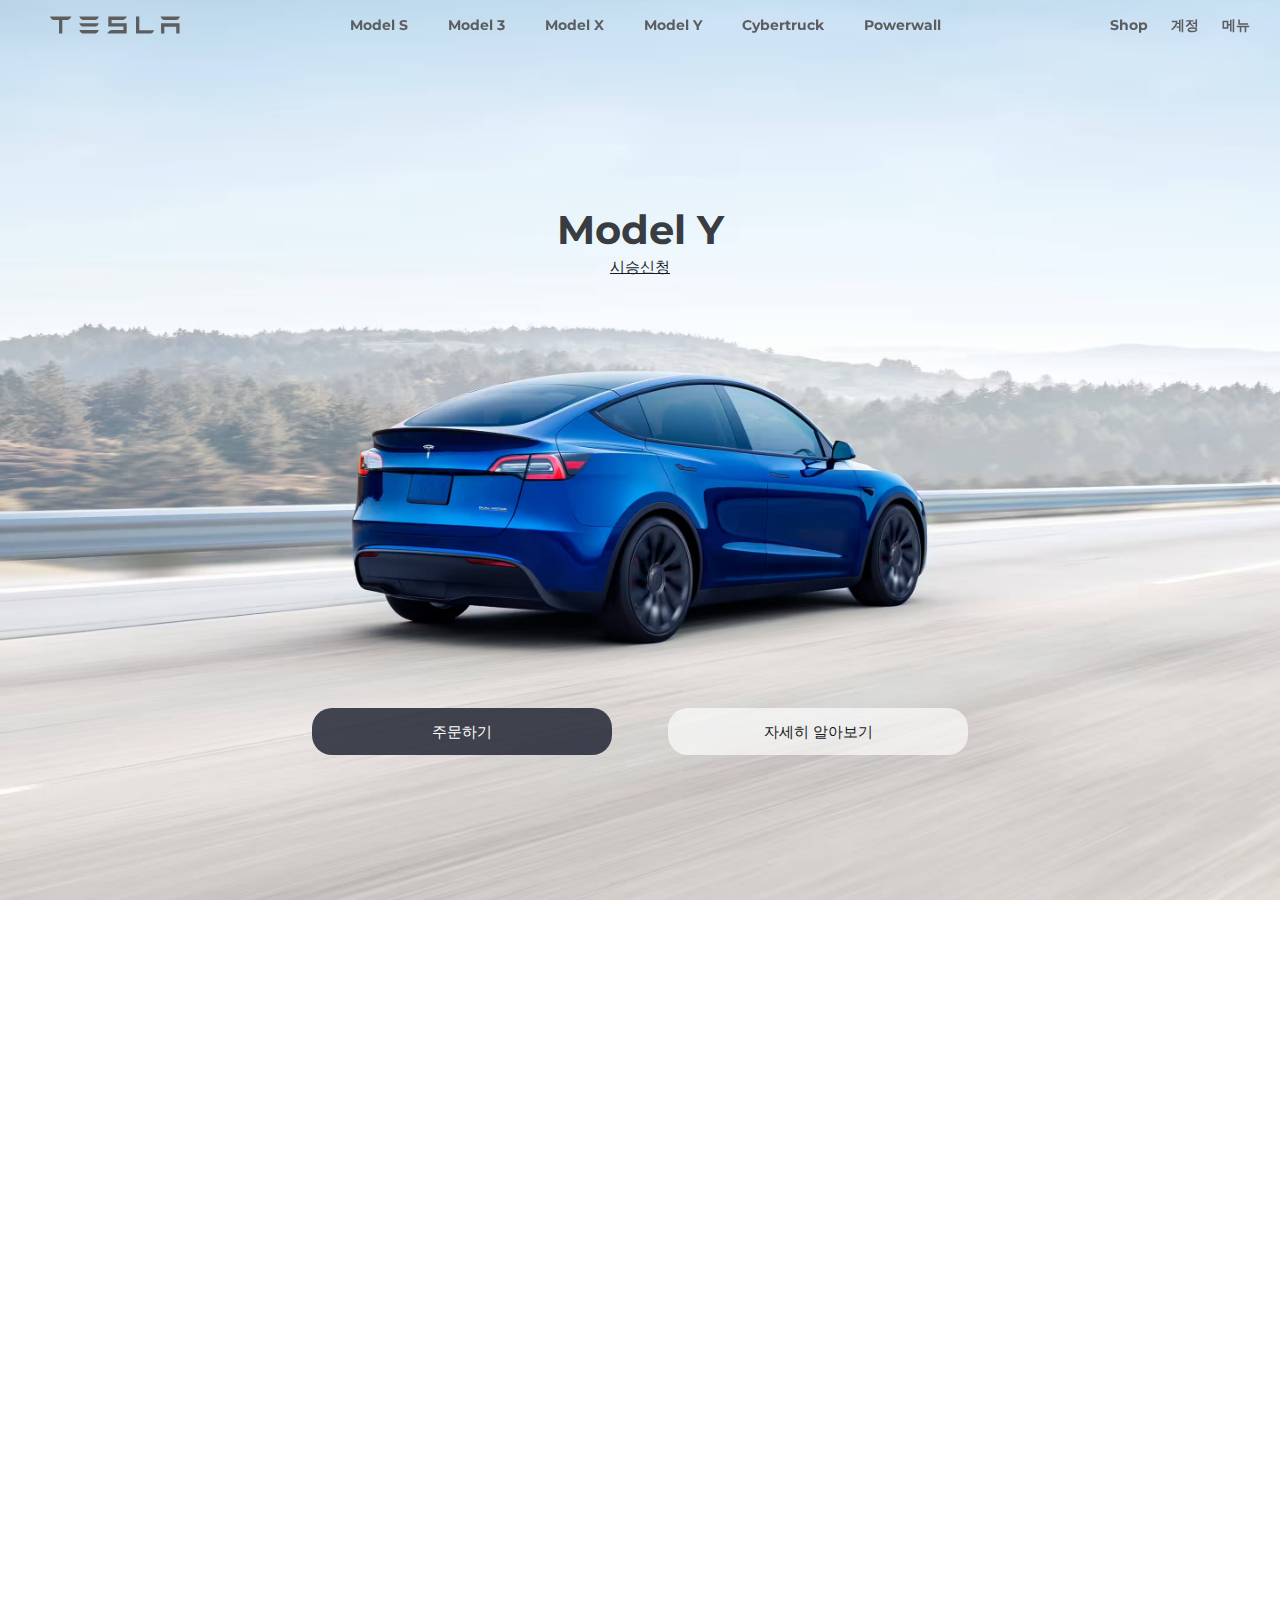
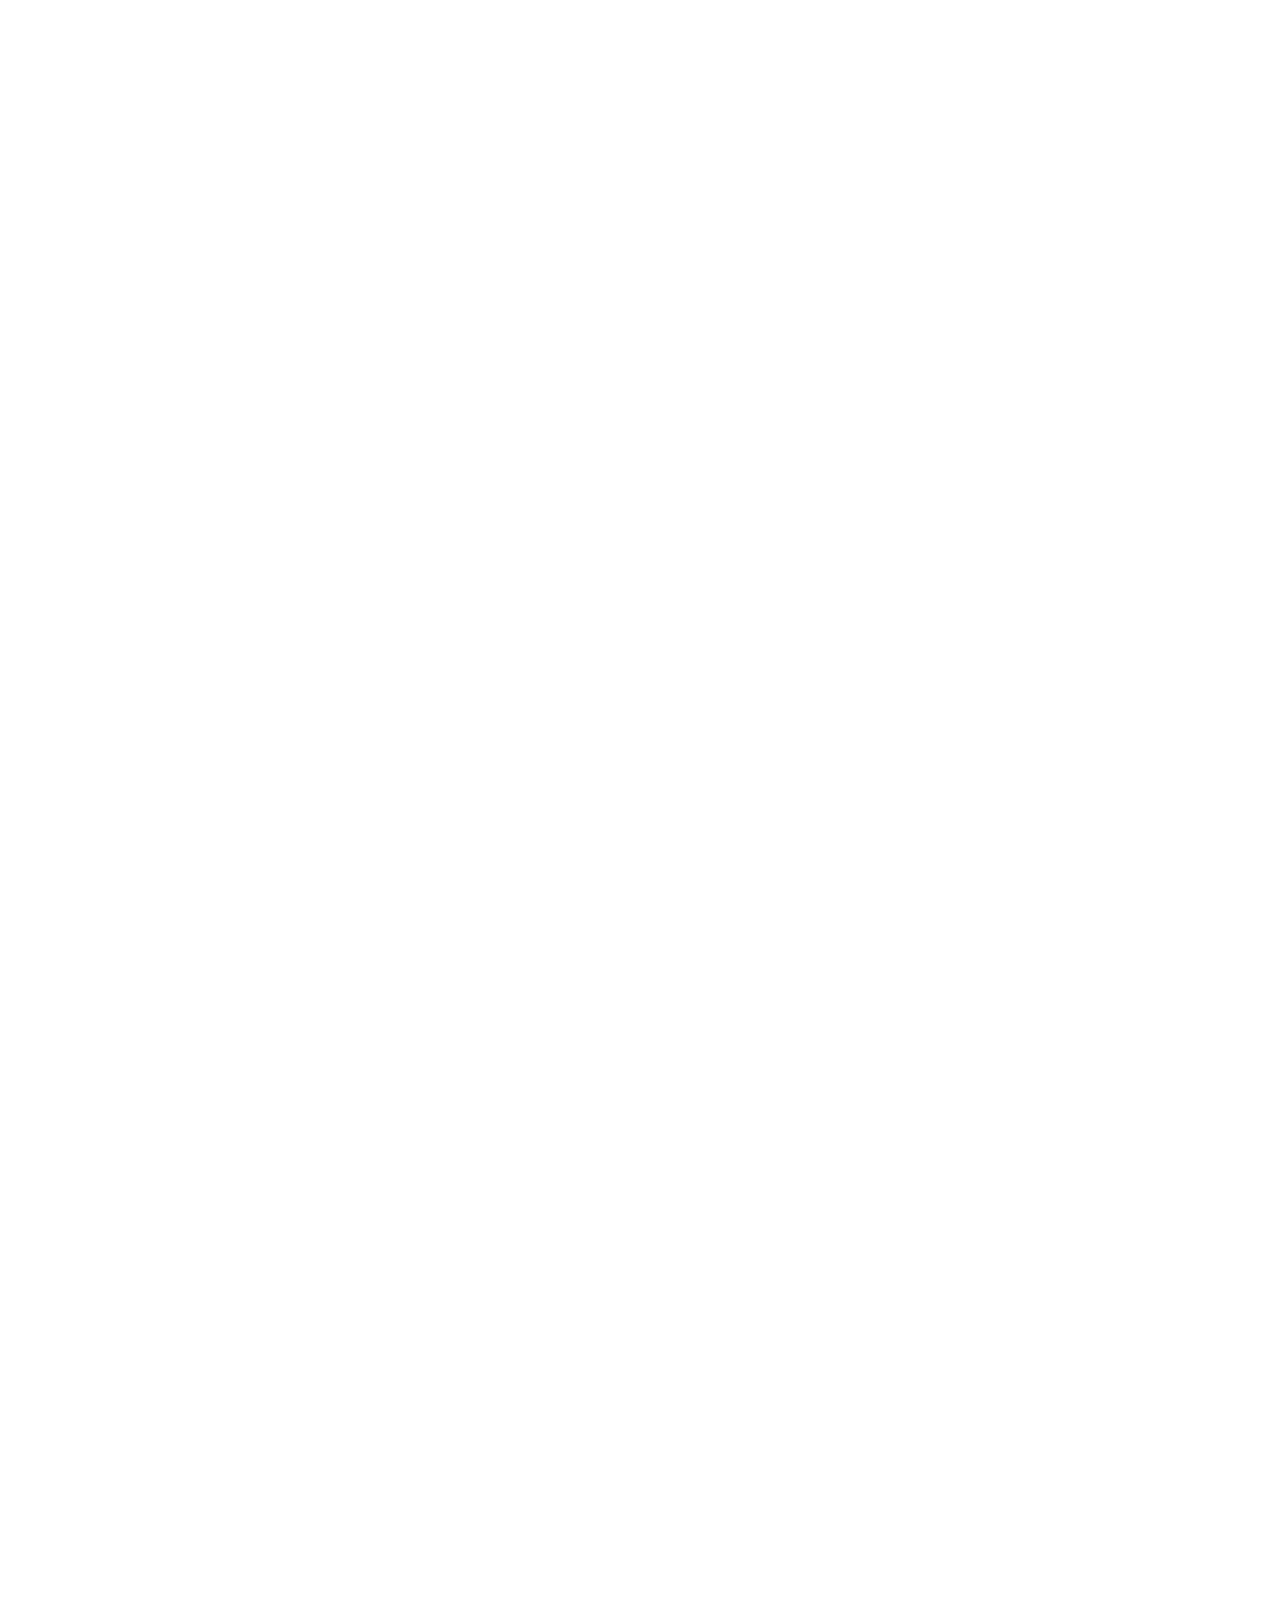
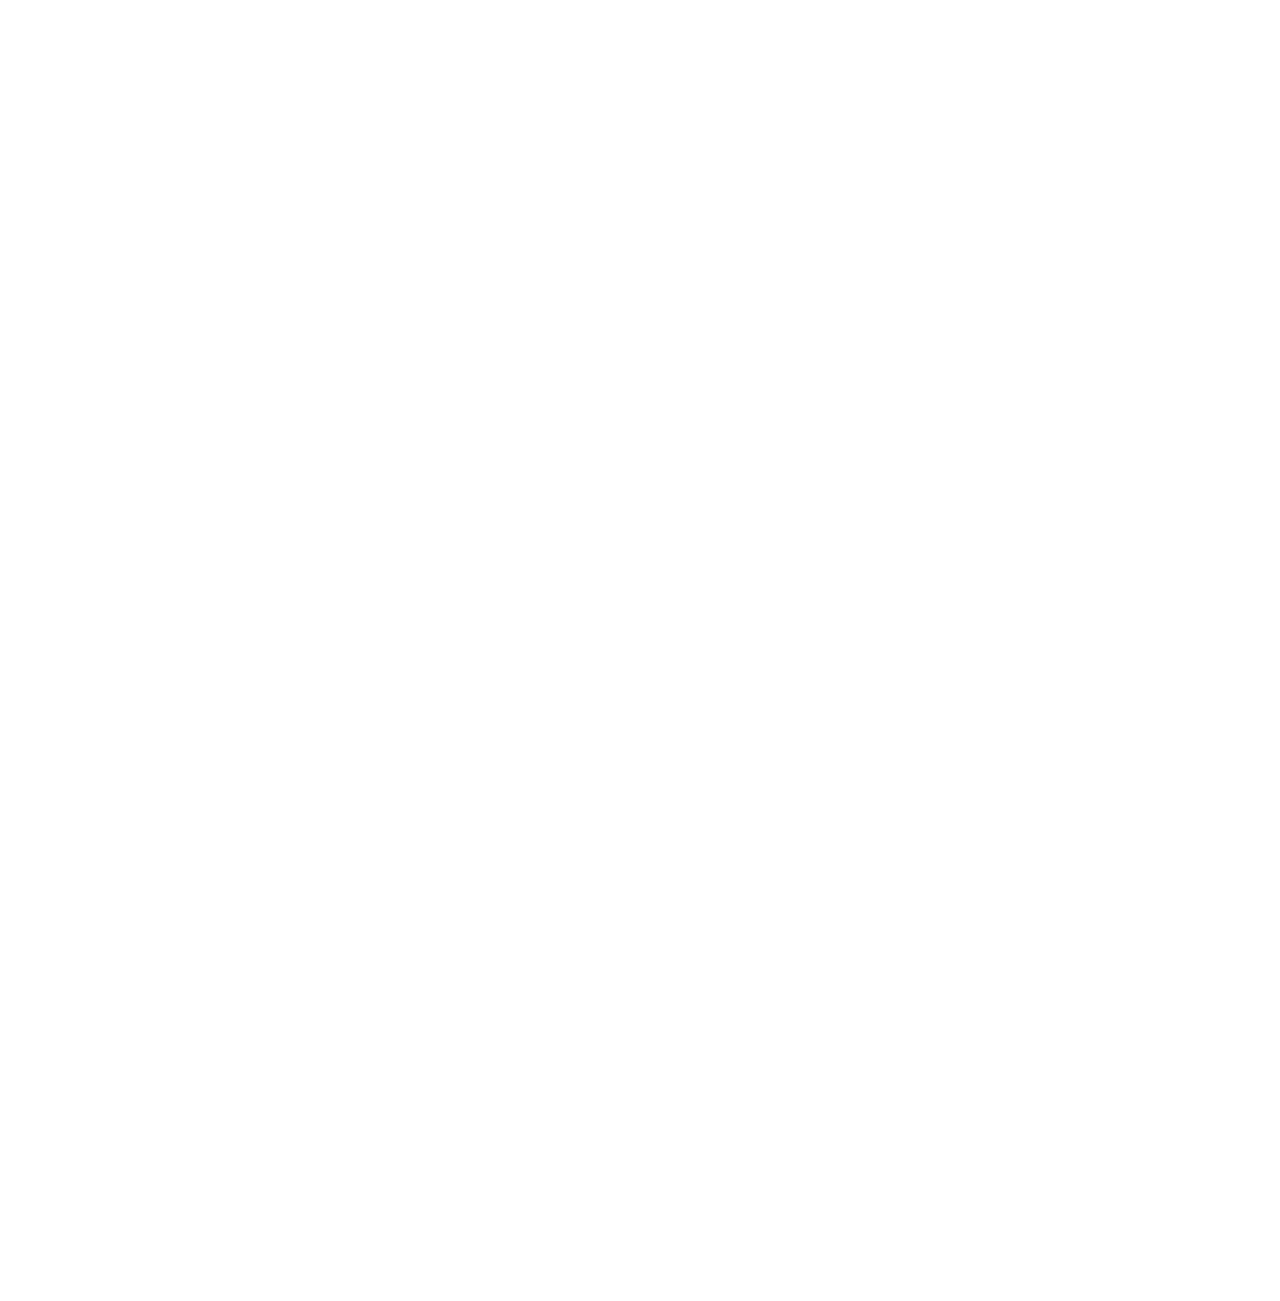
==== index.html @ c952b72b "Add files via upload" ====
<!DOCTYPE html>
<html>
	<head>
		<meta charset="utf-8" />
		<meta name="viewport" content="width=device-width" />
		<link rel="shortcut icon" href="media/favicon.ico" type="image/x-icon">
		<title>Tesla</title>

		<!-- fullPage CSS -->
		<link rel="stylesheet" href="css/fullpage.css">
		<!-- 초기화 CSS -->
		<link rel="stylesheet" href="css/reset.css" />
		<link rel="stylesheet" href="css/variable.css" />
		<!-- 하나의 섹션별로 CSS -->
		<link rel="stylesheet" href="css/header.css" />
		<link rel="stylesheet" href="css/navigation.css" />
		<link rel="stylesheet" href="css/section.css" />
		<link rel="stylesheet" href="css/footer.css" />
		<!-- 화면 사이즈에 따라서 미디어 쿼리 -->
		<link rel="stylesheet" href="css/responsive.css" />
		<!-- <link rel="shortcut icon" href="pic/global1-128x128.png" type="image/x-icon"> -->
		<link rel="stylesheet" href="https://use.fontawesome.com/releases/v5.15.1/css/all.css" integrity="sha384-vp86vTRFVJgpjF9jiIGPEEqYqlDwgyBgEF109VFjmqGmIY/Y4HV4d3Gp2irVfcrp" crossorigin="anonymous">
	</head>
	<body>
		<div class="blur_overlay"></div>

		<header class="header">
			<a class="header_left" href="#">
				<img class="header_logo" src="media/tesla_logo.svg"alt="" />
			</a>

			<ul class="header_middle">
				<li><a class="header_nav_btn" href="#">Model S</a></li>
				<li><a class="header_nav_btn" href="#">Model 3</a></li>
				<li><a class="header_nav_btn" href="#">Model X</a></li>
				<li><a class="header_nav_btn" href="#">Model Y</a></li>
				<li><a class="header_nav_btn" href="#">Cybertruck</a></li>
				<li><a class="header_nav_btn" href="#">Powerwall</a></li>			
			</ul>

			<div class="header_right">
				<a class="header_nav_btn" href="#">shop</a>
				<a class="header_nav_btn" href="#">계정</a>
				<a class="header_nav_btn menu_btn" href="#">메뉴</a>
			</div>
		</header>

		<nav class="navigation">
			<div class="close_btn_container">
				<img class="navigation_close_btn" src="media/close_icon.svg" alt="" />
			</div>

			<ul>
				<li class="link_in_middle"><a class="nav_link bold" href="#">Model S</a></li>
				<li class="link_in_middle"><a class="nav_link bold" href="#">Model 3</a></li>
				<li class="link_in_middle"><a class="nav_link bold" href="#">Model X</a></li>
				<li class="link_in_middle"><a class="nav_link bold" href="#">Model Y</a></li>
				<li><a class="nav_link" href="#">신규 인벤토리 </a></li>
				<li><a class="nav_link" href="#">인증중고 인벤토리 </a></li>
				<li><a class="nav_link" href="#">보상 판매 </a></li>
				<li><a class="nav_link" href="#">시승 신청 </a></li>
				<li><a class="nav_link" href="#">법인 판매</a></li>
				<li class="link_in_middle"><a class="nav_link bold" href="#">Powerwall</a></li>
				<li><a class="nav_link" href="#">에너지</a></li>
				<li><a class="nav_link" href="#">상업용 에너지</a></li>
				<li><a class="nav_link" href="#">공익사업</a></li>
				<li><a class="nav_link" href="#">충전</a></li>
				<li><a class="nav_link" href="#">Tesla 찾기</a></li>
				<li><a class="nav_link" href="#">지원</a></li>
				<li><a class="nav_link" href="#">투자자 정보</a></li>
				<li class="link_in_middle"><a class="nav_link bold" href="#">shop</a></li>
				<li><a class="nav_link" href="#">계정</a></li>
				<li><a class="nav_link" href="#">더 보기&nbsp;&nbsp;&nbsp;&nbsp;></a></li>
				<li><a class="nav_link lg" href="#"><i class="fas fa-globe"></i> 대한민국<br>&nbsp&nbsp&nbsp&nbsp&nbsp한국어</li>
			    	
			</ul>
		</nav>

		<section id="fullpage">
			<section class="section one">
				<div class="section_content">
					<h1 class="section_content_title">Model Y</h1>
					<h2 class="section_content_subtitle">
						 <a href="#">시승신청</a>
					</h2>
				</div>

				<div class="section_action_container">
					<a class="section_action_btn action_btn_primary" href="#"
						>주문하기</a
					>
					<a class="section_action_btn action_btn_secondary" href="#"
						>자세히 알아보기</a
					>
				</div>
			</section>

			<section class="section two">
				<div class="section_content">
					<h1 class="section_content_title">Model 3</h1>
					<h2 class="section_content_subtitle">
					<a href="#">시승신청</a>
					</h2>
				</div>

				<div class="section_action_container">
					<a class="section_action_btn action_btn_primary" href="#"
						>주문하기</a
					>
					<a class="section_action_btn action_btn_secondary" href="#"
						>자세히 알아보기</a
					>
				</div>
			</section>

			<section class="section three">
				<div class="section_content">
					<h1 class="section_content_title">Model X</h1>
					<h2 class="section_content_subtitle">
					<a href="#">시승신청</a>
					</h2>
				</div>

				<div class="section_action_container">
					<a class="section_action_btn action_btn_primary" href="#"
						>주문하기</a
					>
					<a class="section_action_btn action_btn_secondary" href="#"
						>자세히 알아보기</a
					>
				</div>
			</section>

			<section class="section four">
				<div class="section_content">
					<h1 class="section_content_title">Model S</h1>
					<h2 class="section_content_subtitle">
					<a href="#">시승신청</a>
					</h2>
				</div>

				<div class="section_action_container">
					<a class="section_action_btn action_btn_primary" href="#"
						>주문하기</a
					>
					<a class="section_action_btn action_btn_secondary" href="#"
						>자세히 알아보기</a
					>
				</div>
			</section>

			<section class="section five">
				<div class="section_content">
					<h1 class="section_content_title">태양광과 Powelwall</h1>
					<h2 class="section_content_subtitle">
						모든 전력을 공급
					</h2>
				</div>

				<div class="section_action_container">
					<!-- <a class="section_action_btn action_btn_primary" href="#">Order now</a> -->
					<a class="section_action_btn action_btn_secondary two" href="#"
						>자세히 알아보기</a
					>
				</div>
				<footer class="footer">
					<ul>
						<li><a href="#">개인정보 처리방침 및 법적고지</a></li>
						<li><a href="#"> 이용 약관 </a></li>
						<li><a href="#"> 문의하기 </a></li>
						<li><a href="#">채용정보</a></li>
						<li><a href="#">새 소식</a></li>
						<li><a href="#">위치</a></li>
						<!-- <li><a href="#">locations</a></li> -->
					</ul>
					<p>
					테슬라코리아 유한회사 | 사업자등록번호:524-88-00237 | 데이비드존파인스타인. 리리 | 통신판매업신고:제2016-서울강<br/>남-02964호 | 
					사업자정보확인 | 호스팅제공자: Tesla Inc. | 주소 : 서울 특별시 강남구 테헤란로 134, 14층 | 대표전화 : 080-<br/>617-1388 | 
					southkorea@tesla.com	
					</p>
				</footer>
			</section>

		
		<script src="js/fullpage.js"></script>
		<script src="js/index.js"></script>
	</body>
</html>
---- css/fullpage.css ----
/*!
 * fullPage 3.1.2
 * https://github.com/alvarotrigo/fullPage.js
 *
 * @license GPLv3 for open source use only
 * or Fullpage Commercial License for commercial use
 * http://alvarotrigo.com/fullPage/pricing/
 *
 * Copyright (C) 2018 http://alvarotrigo.com/fullPage - A project by Alvaro Trigo
 */
html.fp-enabled,
.fp-enabled body {
    margin: 0;
    padding: 0;
    overflow:hidden;

    /*Avoid flicker on slides transitions for mobile phones #336 */
    -webkit-tap-highlight-color: rgba(0,0,0,0);
}
.fp-section {
    position: relative;
    -webkit-box-sizing: border-box; /* Safari<=5 Android<=3 */
    -moz-box-sizing: border-box; /* <=28 */
    box-sizing: border-box;
}
.fp-slide {
    float: left;
}
.fp-slide, .fp-slidesContainer {
    height: 100%;
    display: block;
}
.fp-slides {
    z-index:1;
    height: 100%;
    overflow: hidden;
    position: relative;
    -webkit-transition: all 0.3s ease-out; /* Safari<=6 Android<=4.3 */
    transition: all 0.3s ease-out;
}
.fp-section.fp-table, .fp-slide.fp-table {
    display: table;
    table-layout:fixed;
    width: 100%;
}
.fp-tableCell {
    display: table-cell;
    vertical-align: middle;
    width: 100%;
    height: 100%;
}
.fp-slidesContainer {
    float: left;
    position: relative;
}
.fp-controlArrow {
    /*
    -webkit-user-select: none; 
    -moz-user-select: none; 
    -khtml-user-select: none;
    -ms-user-select: none;  
    */
    position: absolute;
    z-index: 4;
    top: 50%;
    cursor: pointer;
    width: 0;
    height: 0;
    border-style: solid;
    margin-top: -38px;
    -webkit-transform: translate3d(0,0,0);
    -ms-transform: translate3d(0,0,0);
    transform: translate3d(0,0,0);
}
.fp-controlArrow.fp-prev {
    left: 15px;
    width: 0;
    border-width: 38.5px 34px 38.5px 0;
    border-color: transparent #fff transparent transparent;
}
.fp-controlArrow.fp-next {
    right: 15px;
    border-width: 38.5px 0 38.5px 34px;
    border-color: transparent transparent transparent #fff;
}
.fp-scrollable {
    overflow: hidden;
    position: relative;
}
.fp-scroller{
    overflow: hidden;
}
.iScrollIndicator{
    border: 0 !important;
}
.fp-notransition {
    -webkit-transition: none !important;
    transition: none !important;
}
#fp-nav {
    position: fixed;
    z-index: 100;
    top: 50%;
    opacity: 1;
    transform: translateY(-50%);
    -ms-transform: translateY(-50%);
    -webkit-transform: translate3d(0,-50%,0);
}
#fp-nav.fp-right {
    right: 17px;
}
#fp-nav.fp-left {
    left: 17px;
}
.fp-slidesNav{
    position: absolute;
    z-index: 4;
    opacity: 1;
    -webkit-transform: translate3d(0,0,0);
    -ms-transform: translate3d(0,0,0);
    transform: translate3d(0,0,0);
    left: 0 !important;
    right: 0;
    margin: 0 auto !important;
}
.fp-slidesNav.fp-bottom {
    bottom: 17px;
}
.fp-slidesNav.fp-top {
    top: 17px;
}
#fp-nav ul,
.fp-slidesNav ul {
  margin: 0;
  padding: 0;
}
#fp-nav ul li,
.fp-slidesNav ul li {
    display: block;
    width: 14px;
    height: 13px;
    margin: 7px;
    position:relative;
}
.fp-slidesNav ul li {
    display: inline-block;
}
#fp-nav ul li a,
.fp-slidesNav ul li a {
    display: block;
    position: relative;
    z-index: 1;
    width: 100%;
    height: 100%;
    cursor: pointer;
    text-decoration: none;
}
#fp-nav ul li a.active span,
.fp-slidesNav ul li a.active span,
#fp-nav ul li:hover a.active span,
.fp-slidesNav ul li:hover a.active span{
    height: 12px;
    width: 12px;
    margin: -6px 0 0 -6px;
    border-radius: 100%;
 }
#fp-nav ul li a span,
.fp-slidesNav ul li a span {
    border-radius: 50%;
    position: absolute;
    z-index: 1;
    height: 4px;
    width: 4px;
    border: 0;
    background: #333;
    left: 50%;
    top: 50%;
    margin: -2px 0 0 -2px;
    -webkit-transition: all 0.1s ease-in-out;
    -moz-transition: all 0.1s ease-in-out;
    -o-transition: all 0.1s ease-in-out;
    transition: all 0.1s ease-in-out;
}
#fp-nav ul li:hover a span,
.fp-slidesNav ul li:hover a span{
    width: 10px;
    height: 10px;
    margin: -5px 0px 0px -5px;
}
#fp-nav ul li .fp-tooltip {
    position: absolute;
    top: -2px;
    color: #fff;
    font-size: 14px;
    font-family: arial, helvetica, sans-serif;
    white-space: nowrap;
    max-width: 220px;
    overflow: hidden;
    display: block;
    opacity: 0;
    width: 0;
    cursor: pointer;
}
#fp-nav ul li:hover .fp-tooltip,
#fp-nav.fp-show-active a.active + .fp-tooltip {
    -webkit-transition: opacity 0.2s ease-in;
    transition: opacity 0.2s ease-in;
    width: auto;
    opacity: 1;
}
#fp-nav ul li .fp-tooltip.fp-right {
    right: 20px;
}
#fp-nav ul li .fp-tooltip.fp-left {
    left: 20px;
}
.fp-auto-height.fp-section,
.fp-auto-height .fp-slide,
.fp-auto-height .fp-tableCell{
    height: auto !important;
}

.fp-responsive .fp-auto-height-responsive.fp-section,
.fp-responsive .fp-auto-height-responsive .fp-slide,
.fp-responsive .fp-auto-height-responsive .fp-tableCell {
    height: auto !important;
}

/*Only display content to screen readers*/
.fp-sr-only{
    position: absolute;
    width: 1px;
    height: 1px;
    padding: 0;
    overflow: hidden;
    clip: rect(0, 0, 0, 0);
    white-space: nowrap;
    border: 0;
}
---- css/variable.css ----
:root {
	--primary-color: #181b21;
	--secondary-color: #5c5d61;
}
---- css/header.css ----
.header {
  height: 5rem;
  position: fixed;
  top: 0;
  left: 0;
  width: 100%;
  z-index: 5;
  display: flex;
  justify-content: space-between;
}

.header_middle {
  display: flex;
  align-items: center;
}

.header_left {
  display: block;
  overflow: hidden;
  padding: 0 2rem;
}

.header_logo {
  height: 100%;
  width: 13rem;
}

.header_right {
  margin: auto 0;
  margin-right: 1rem;
}

.header_nav_btn {
  display: none;
  font-size: 1.4rem;
  font-weight: bold;
  padding: 1rem;
  color: var(--secondary-color);
  border-radius: 1.5rem;
  text-transform: capitalize;
  transition: background 0.3s linear;
}

.header_nav_btn:hover {
  background: rgba(0, 0, 0, 0.08);
}

.header_nav_btn.menu_btn {
  display: inline-block;
}

.header_middle .header_nav_btn {
  margin-right: 2rem;
}
---- css/navigation.css ----
.navigation {
  position: fixed;
  top: 0;
  right: 0;
  width: 80%;
  max-width: 35rem;
  height: 100%;
  z-index: 10;
  background: #fff;
  transform: translateX(100%);
  transition: transform 0.5s cubic-bezier(0.5, 0, 0, 0.75);
}

.navigation.is--active {
  transform: translateX(0);
}

.navigation ul {
  width: 80%;
  margin: 0 auto;
}

.navigation ul li {
  width: 100%;
  padding: 1.1rem 0;
  padding-left: 2rem;
  margin-bottom: 0.3rem;
  cursor: pointer;
  border-radius: 1.2rem;
  transition: background-color 0.33s ease;
}

.nav_link.bold{
  color: #393c41;
  font-weight: 600;
  font-size: 1.5rem;
  /* text-transform: capitalize; */
}
.nav_link.lg {
  color: #393c41;
  font-weight: 100;
  font-size: 1.2rem;
  text-transform: capitalize;
  position: relative;
}

.nav_link {
  color: #393c41;
  font-weight: 600;
  font-size: 1.3rem;
  text-transform: capitalize;
}
.navigation ul li:hover {
  background: #0000000d;
}

.close_btn_container {
  text-align: right;
  margin: 2rem 3rem;
}

.navigation_close_btn {
  width: 3rem;
  cursor: pointer;
}

.blur_overlay {
  display: none;
  position: fixed;
  top: 0;
  left: 0;
  width: 100%;
  height: 100%;
  z-index: 9;
  background: rgba(0, 0, 0, 0.2);
  backdrop-filter: blur(1rem);
  transition: display 0.4s ease;
}

.blur_overlay.is--active {
  display: block;
}
---- css/section.css ----
#fullpage.no-scroll {
  overflow-y: hidden;
  max-height: 100vh;
}

.section {
  background-repeat: no-repeat;
  background-size: cover;
  background-position: center;
}

.section.one {
  background-image: url(../media/1.avif);
}

.section.two {
  background-image: url(../media/2.avif);
}

.section.three {
  background-image: url(../media/3.avif);
}

.section.four {
  background-image: url(../media/4.avif);
}

.section.five {
  background-image: url(../media/5.avif);
}

.section_content {
  position: absolute;
  top: 20%;
  /* left: 50%;
  transform: translateX(-50%); */
  width: 100%;
  text-align: center;
  text-transform: capitalize;
  color: var(--primary-color);
  animation: slideInFromTop 1.5s ease-out;
 
}

.section_content_title {
  font-size: 4rem;
  font-weight: bold;
  margin-bottom: 0.5rem;
}

.section_content_subtitle {
  font-size: 1.5rem;
  font-weight: 500;
  animation: slideInFromTop 2.5s ease-out;
}

.section_content_subtitle a {
  color: inherit;
  animation: slideInFromBottom 2.5s ease-out;
  text-decoration: underline;
}

.section_content_subtitle a:hover {
  text-decoration: underline;
}

.section_action_container {
  position: absolute;
  bottom: 15%;
  left: 50%;
  transform: translateX(-50%);
  width: 100%;
  text-align: center;
  display: flex;
  flex-wrap: wrap;
  justify-content: center;
}

.section_action_btn {
  font-size: 1.5rem;
  font-weight: 500;
  padding: 1rem;
  border-radius: 2rem;
  flex-basis: 80%;
  margin-bottom: 1rem;
  text-transform: capitalize;
}

.action_btn_primary {
  background: rgba(23, 26, 42, 0.8);
  color: white;
  animation: slideInFromLeft 2.5s ease-out;
 
}

.action_btn_secondary {
  background: rgba(255, 255, 255, 0.65);
  color: var(--primary-color);
  animation: slideInFromRight 2.5s ease-out;
}

 .action_btn_secondary.section.two {
  background: rgba(23, 26, 42, 0.8);
  color: var(--primary-color);
}

/* 왼쪽에서 오른쪽으로 */
@keyframes slideInFromLeft {
  0% {
    opacity: 0;
    transform: translateX(-50%);
  }

  100% {
    transform: translateX(0);
  }
}
/* 오른쪽에서 왼쪽으로 */
@keyframes slideInFromRight {
  
  0% {
    opacity: 0;
    transform: translateX(50%);
  }

  100% {
    transform: translateX(0);
  }
}
/* 위에서 아래로 */
@keyframes slideInFromTop {
  0% {
    opacity: 0;
    transform: translateY(-50%);
  }

  100% {
    transform: translateX(0);
  }
}
/* 아래에서 위로 */
@keyframes slideInFromBottom {
  0% {
    opacity: 0;
    transform: translateY(100%);
  }

  100% {
    transform: translateX(0);
  }
}
---- css/footer.css ----
.footer {
  position: absolute;
  z-index: 100;
  bottom: 0;
  width: 100%;
}

.footer ul {
  width: 40%;
  margin: 4rem auto;
  display: flex;
  justify-content: center;
  flex-wrap: wrap;
 
}

.footer ul li {
  margin: 0 1rem;
  margin-top: 1rem;
  text-transform: capitalize;
  font-weight: 600;
}

.footer ul li a {
  color: white;
  font-size: 1rem;
  width: 10%;
}

.footer p{
  text-align: center;
  color: white;
  width: 10;
}
---- css/responsive.css ----
/* sm=600 */
/* md=900 */
/* lg=1200 */
/* xl=1600 */

@media screen and (min-width: 600px) {
	.section_action_btn {
		max-width: 30rem;
		padding: 1.5rem;
		flex-basis: 40%;
	}

	.section_action_container {
		justify-content: space-evenly;
	}
}

@media screen and (min-width: 900px) {
	.section_action_container {
		width: 70%;
	}

	.footer ul {
		width: 70%;
	}
}

@media screen and (min-width: 1200px) {
	.header_nav_btn {
		display: inline-block;
	}

	.header_left {
		padding: 0 2rem;
		margin: 0 3rem;
	}

	.header_right {
		margin: auto 2rem;
	}

	.link_in_middle {
		display: none;
	}

	.section_action_container {
		width: 60%;
	}

	.footer ul {
		width: 50%;
	}
}

@media screen and (min-width: 1600px) {
	.footer ul {
		width: 40%;
	}

	.section_action_container {
		width: 50%;
	}
}
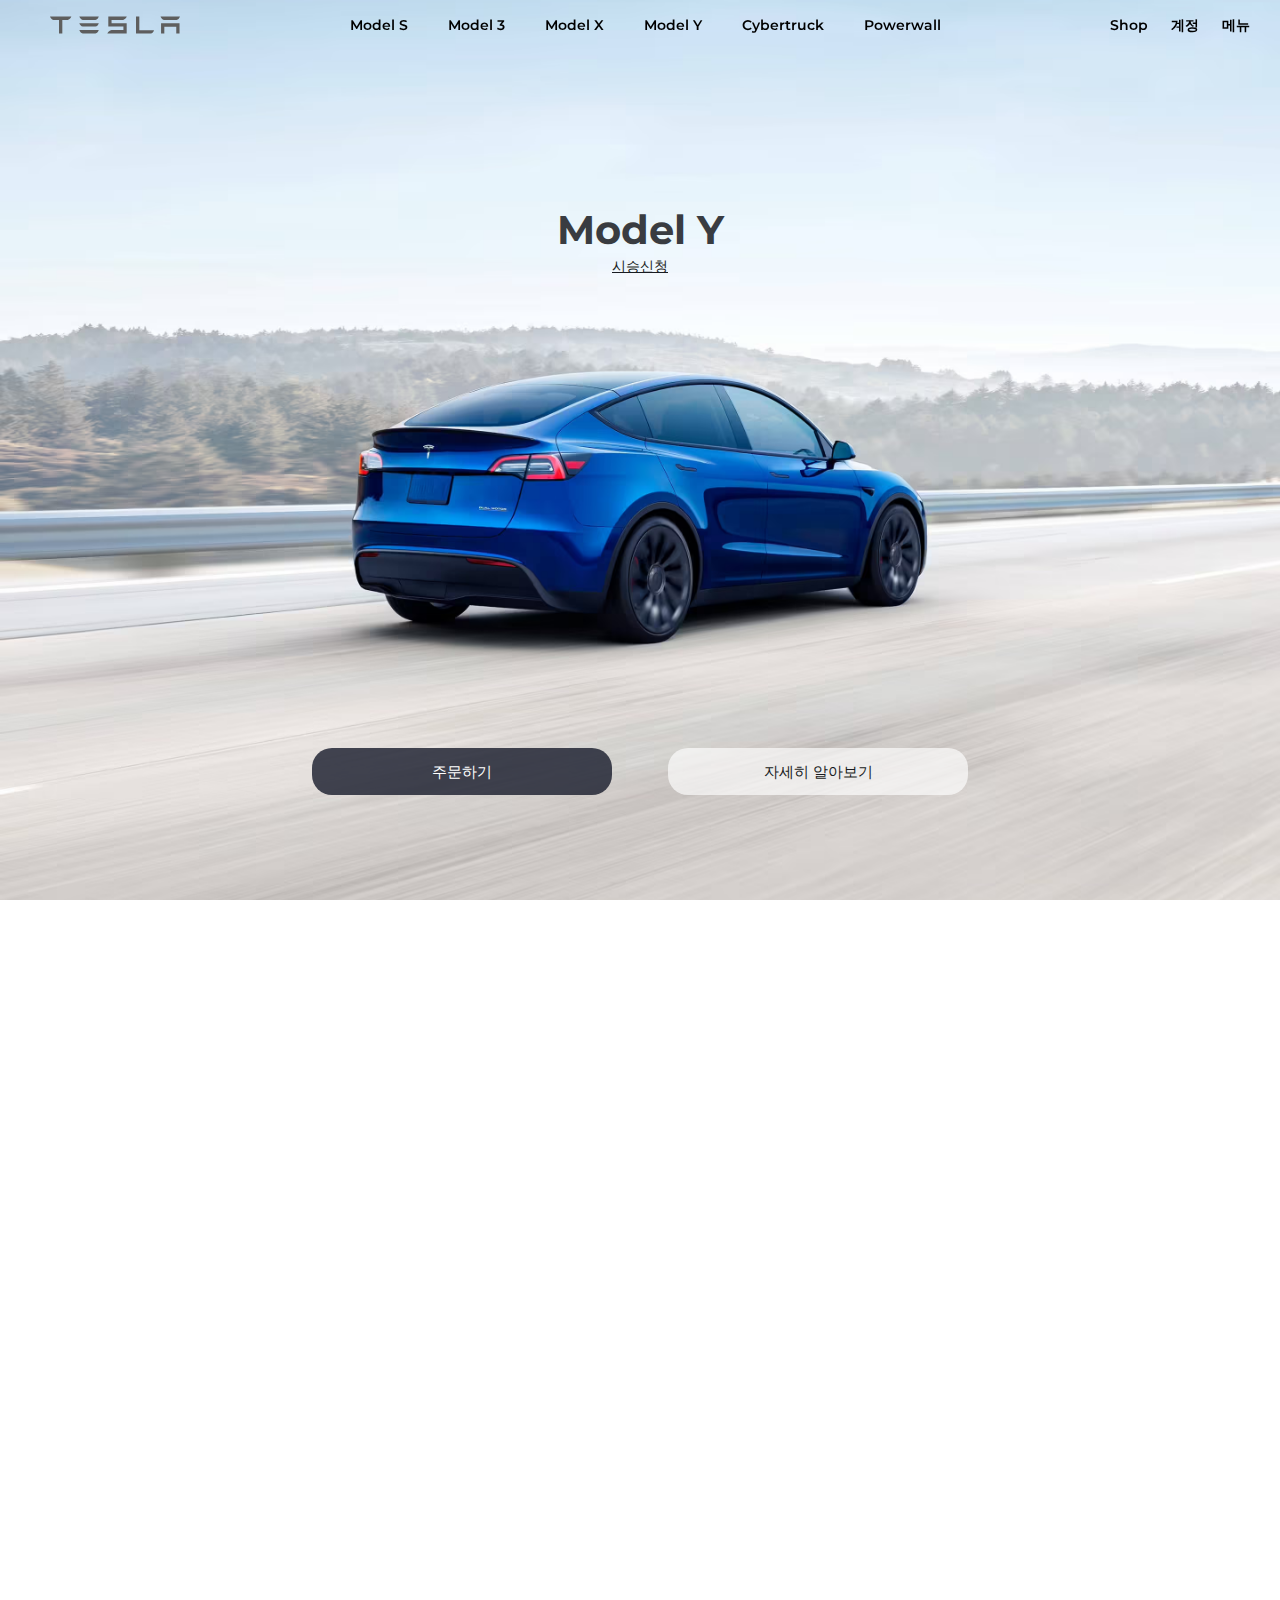
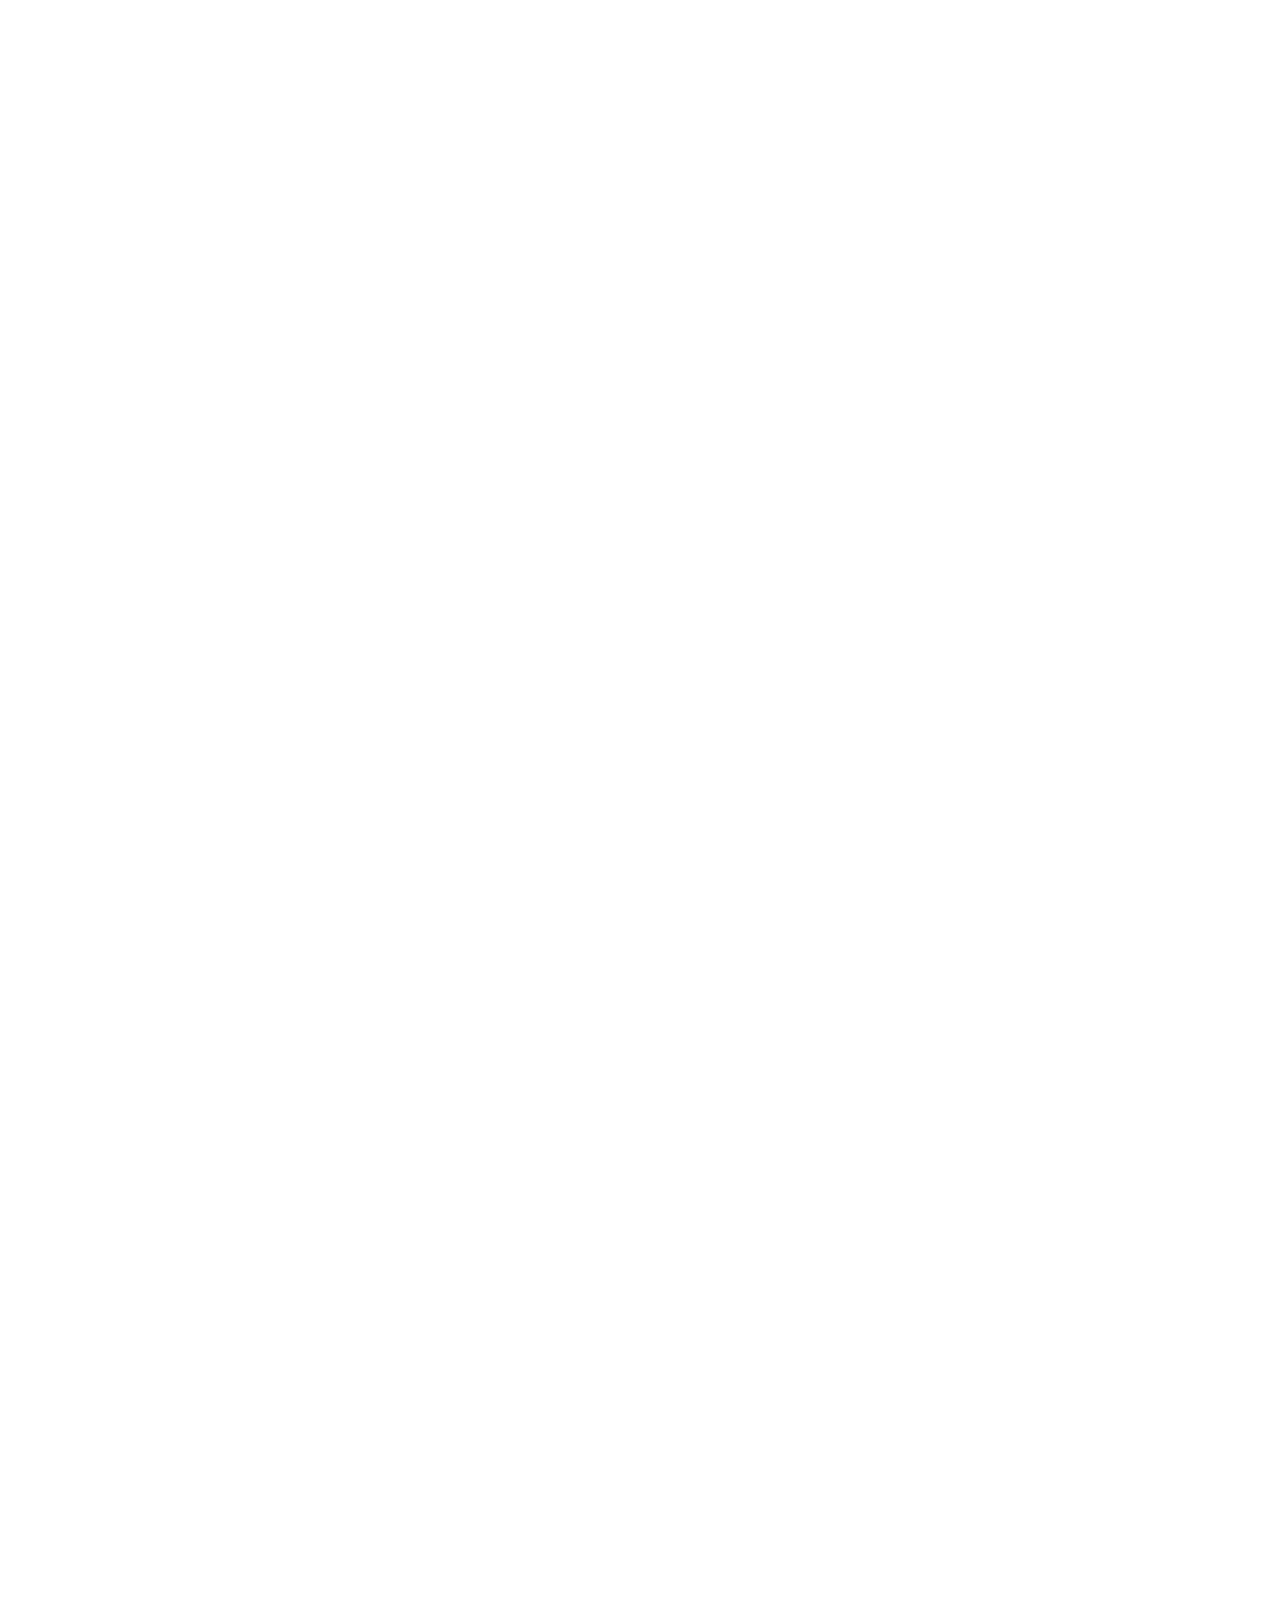
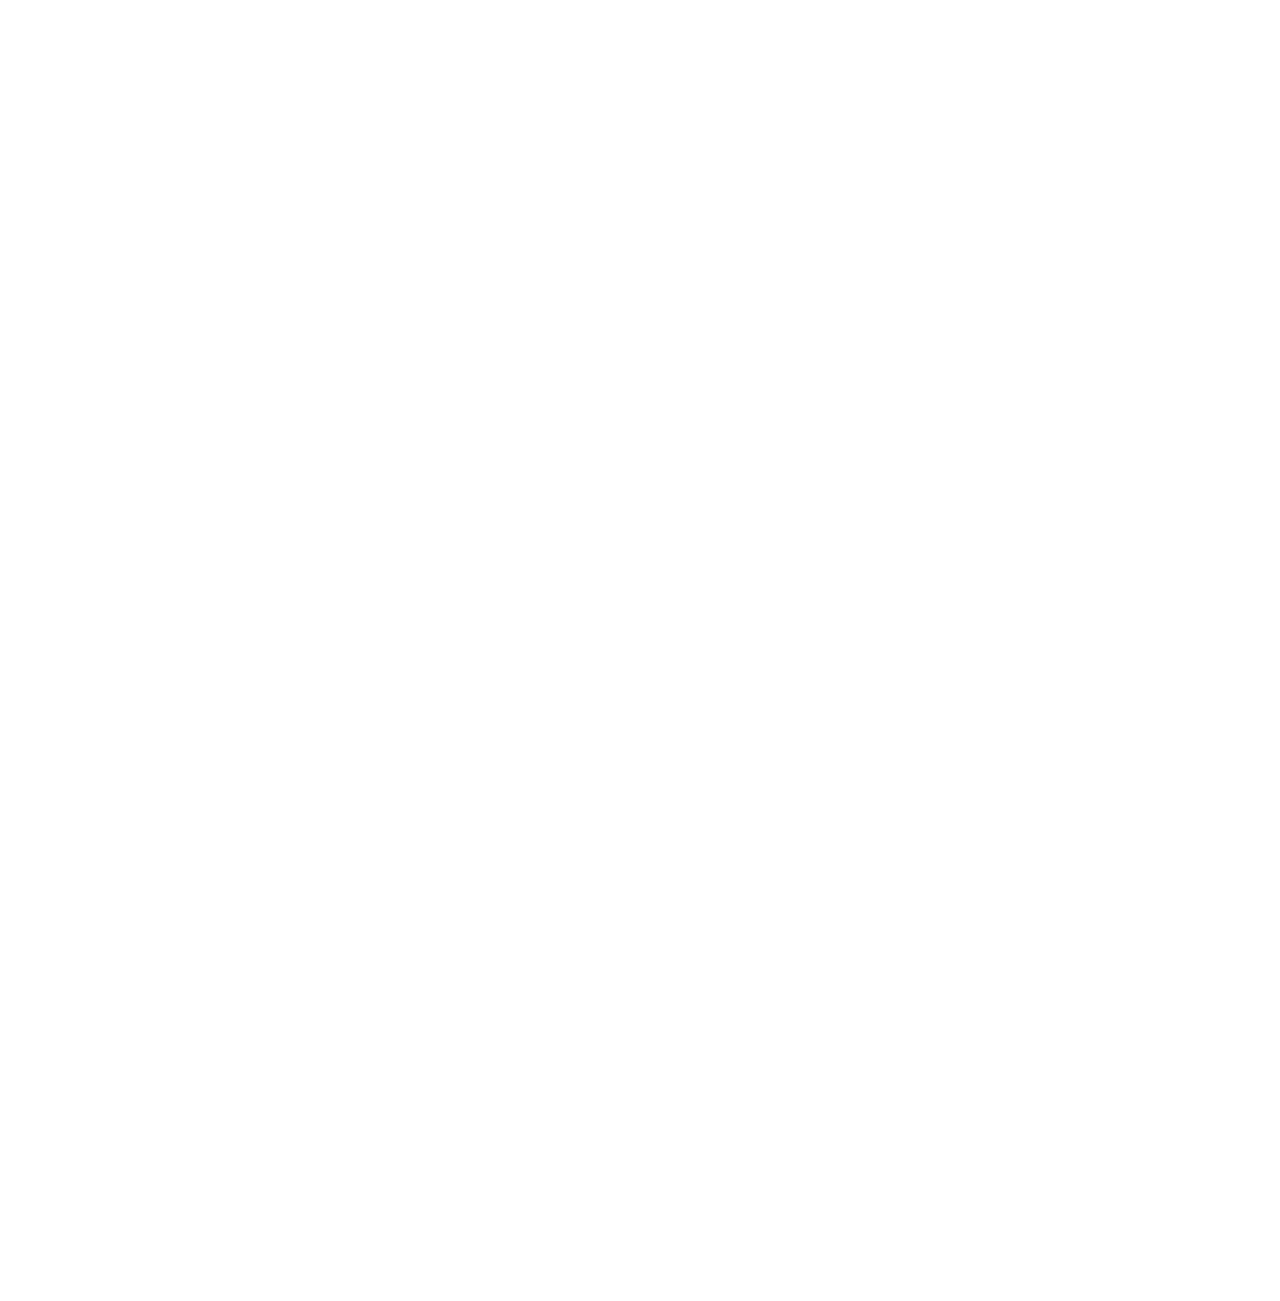
==== commit 342370c0: "Add files via upload" ====
--- a/index.html
+++ b/index.html
@@ -4,8 +4,10 @@
 		<meta charset="utf-8" />
 		<meta name="viewport" content="width=device-width" />
 		<link rel="shortcut icon" href="media/favicon.ico" type="image/x-icon">
-		<title>Tesla</title>
-
+		<title>전기차, 태양광 및 청정 에너지 | Tesla 대한민국</title>
+		<style>
+		
+		</style>
 		<!-- fullPage CSS -->
 		<link rel="stylesheet" href="css/fullpage.css">
 		<!-- 초기화 CSS -->
@@ -70,8 +72,8 @@
 				<li><a class="nav_link" href="#">투자자 정보</a></li>
 				<li class="link_in_middle"><a class="nav_link bold" href="#">shop</a></li>
 				<li><a class="nav_link" href="#">계정</a></li>
-				<li><a class="nav_link" href="#">더 보기&nbsp;&nbsp;&nbsp;&nbsp;></a></li>
-				<li><a class="nav_link lg" href="#"><i class="fas fa-globe"></i> 대한민국<br>&nbsp&nbsp&nbsp&nbsp&nbsp한국어</li>
+				<li><a class="nav_link" href="#">더 보기&nbsp;&nbsp;&nbsp;&nbsp;<i class="fas fa-angle-right fa-x3" ></i></a></li>
+				<li><a class="nav_link" href="#"><i class="fas fa-globe"></i> <strong>대한민국</strong> &nbsp;<p>&nbsp;한국어</p></li>
 			    	
 			</ul>
 		</nav>
@@ -159,7 +161,7 @@
 
 				<div class="section_action_container">
 					<!-- <a class="section_action_btn action_btn_primary" href="#">Order now</a> -->
-					<a class="section_action_btn action_btn_secondary two" href="#"
+					<a class="section_action_btn action_btn_primary" href="#"
 						>자세히 알아보기</a
 					>
 				</div>
--- a/css/fullpage.css
+++ b/css/fullpage.css
@@ -54,12 +54,12 @@
     position: relative;
 }
 .fp-controlArrow {
-    /*
-    -webkit-user-select: none; 
+    
+    /* -webkit-user-select: none; 
     -moz-user-select: none; 
     -khtml-user-select: none;
-    -ms-user-select: none;  
-    */
+    -ms-user-select: none;   */
+   
     position: absolute;
     z-index: 4;
     top: 50%;
--- a/css/header.css
+++ b/css/header.css
@@ -33,9 +33,9 @@
 .header_nav_btn {
   display: none;
   font-size: 1.4rem;
-  font-weight: bold;
+  font-weight: 600;
   padding: 1rem;
-  color: var(--secondary-color);
+  color: black;
   border-radius: 1.5rem;
   text-transform: capitalize;
   transition: background 0.3s linear;
--- a/css/navigation.css
+++ b/css/navigation.css
@@ -38,16 +38,24 @@
 }
 .nav_link.lg {
   color: #393c41;
-  font-weight: 100;
+  font-weight: 120;
   font-size: 1.2rem;
   text-transform: capitalize;
   position: relative;
 }
 
+.nav_link p{
+ font-size: 12px;
+ margin-left: 15px;
+ margin-top: 5px;
+}
+.nav_link p:hover{
+  text-decoration-line: underline;
+}
 .nav_link {
   color: #393c41;
   font-weight: 600;
-  font-size: 1.3rem;
+  font-size: 1.4rem;
   text-transform: capitalize;
 }
 .navigation ul li:hover {
@@ -80,3 +88,4 @@
 .blur_overlay.is--active {
   display: block;
 }
+
--- a/css/section.css
+++ b/css/section.css
@@ -49,7 +49,7 @@
 }
 
 .section_content_subtitle {
-  font-size: 1.5rem;
+  font-size: 1.4rem;
   font-weight: 500;
   animation: slideInFromTop 2.5s ease-out;
 }
@@ -79,10 +79,10 @@
 .section_action_btn {
   font-size: 1.5rem;
   font-weight: 500;
-  padding: 1rem;
+  padding: 0.5rem;
   border-radius: 2rem;
   flex-basis: 80%;
-  margin-bottom: 1rem;
+  margin-bottom: -3rem;
   text-transform: capitalize;
 }
 
@@ -99,7 +99,7 @@
   animation: slideInFromRight 2.5s ease-out;
 }
 
- .action_btn_secondary.section.two {
+ .action_btn_secondary .two {
   background: rgba(23, 26, 42, 0.8);
   color: var(--primary-color);
 }
@@ -131,7 +131,7 @@
 @keyframes slideInFromTop {
   0% {
     opacity: 0;
-    transform: translateY(-50%);
+    transform: translateY(-100%);
   }
 
   100% {
@@ -142,7 +142,7 @@
 @keyframes slideInFromBottom {
   0% {
     opacity: 0;
-    transform: translateY(100%);
+    transform: translateY(-100%);
   }
 
   100% {
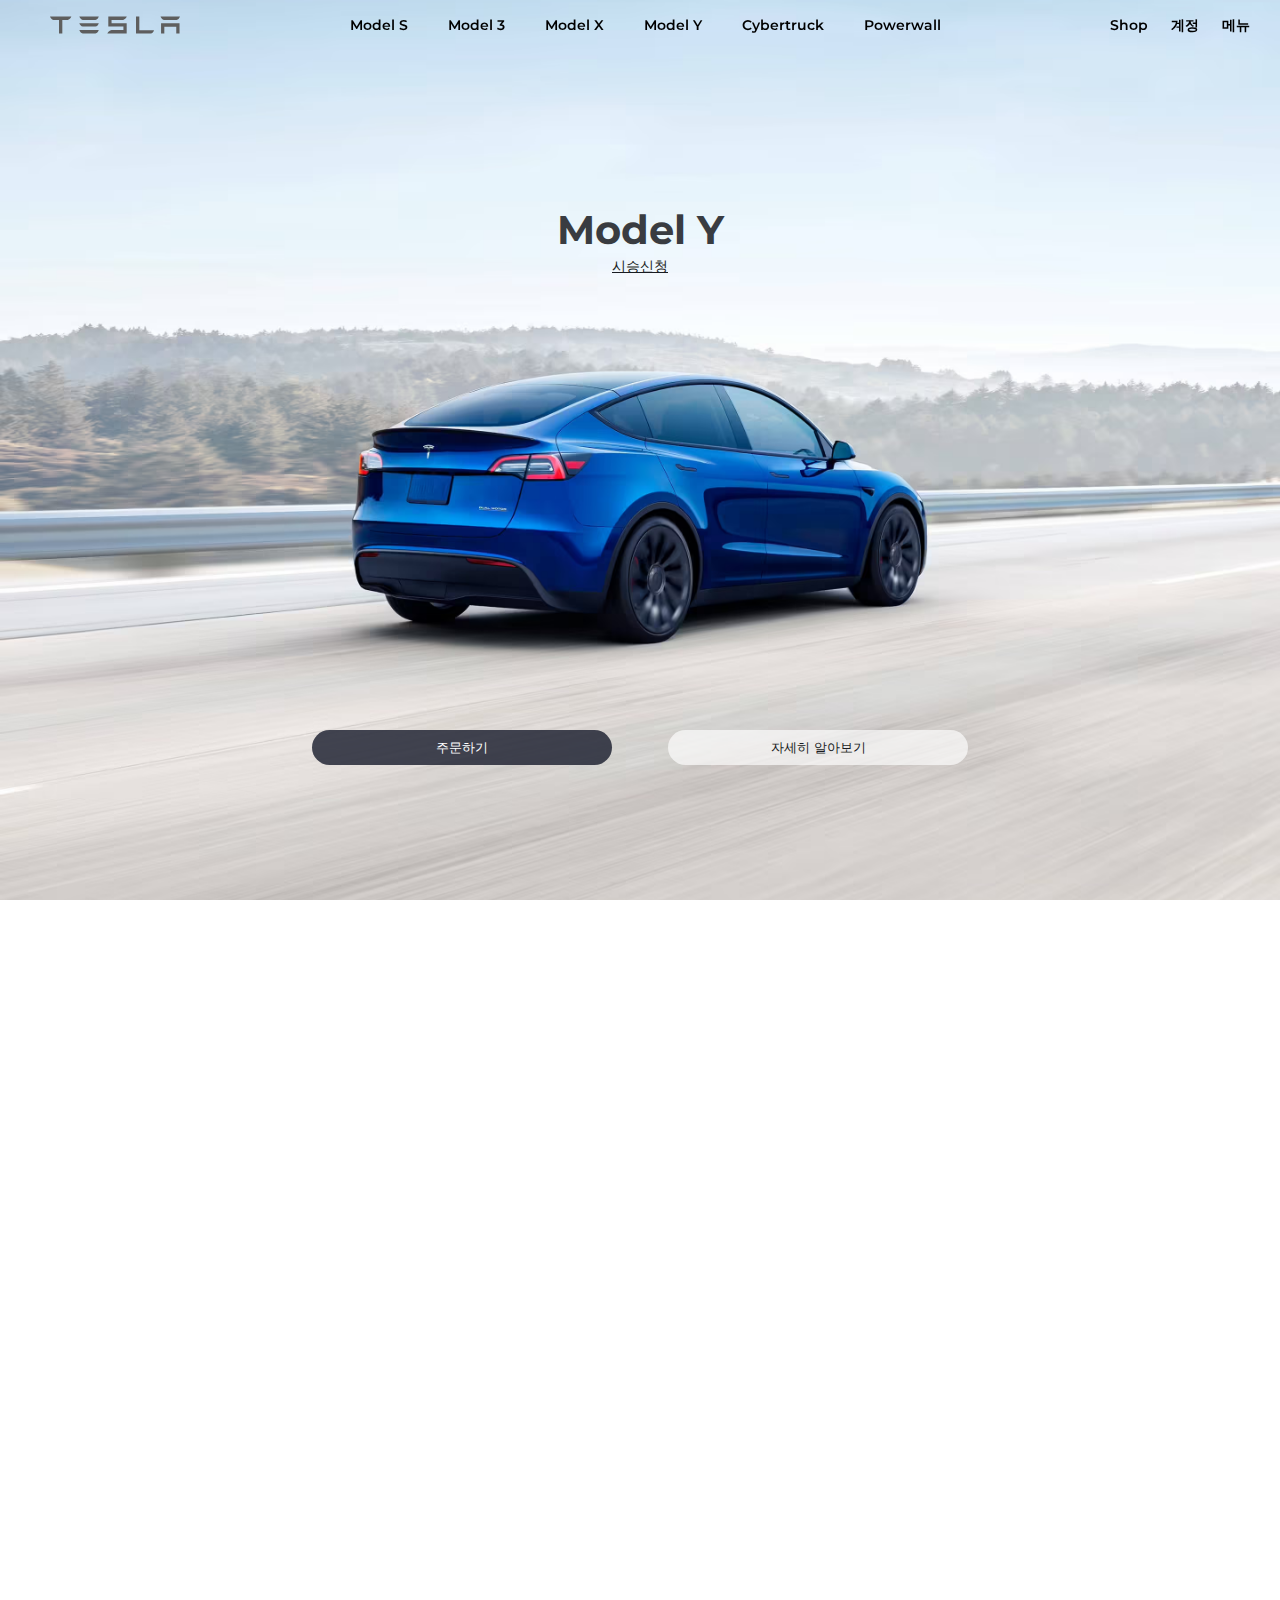
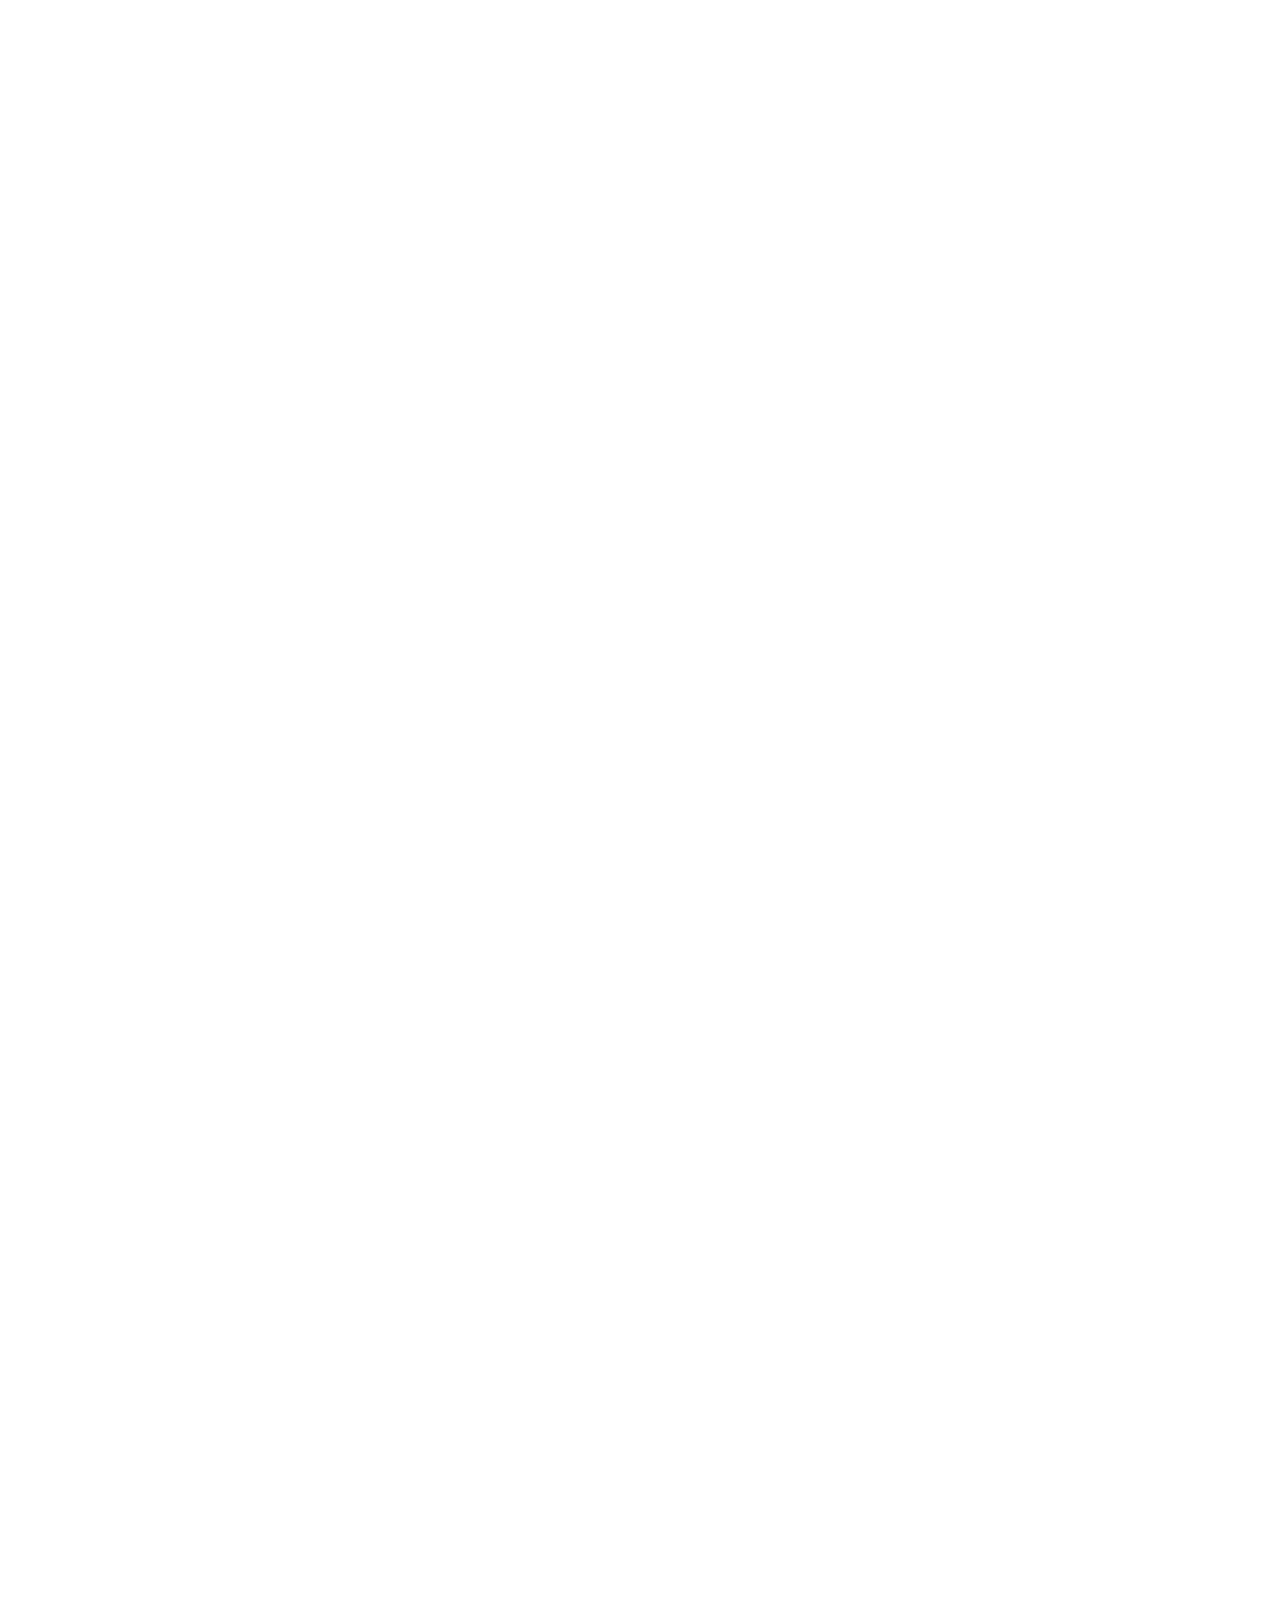
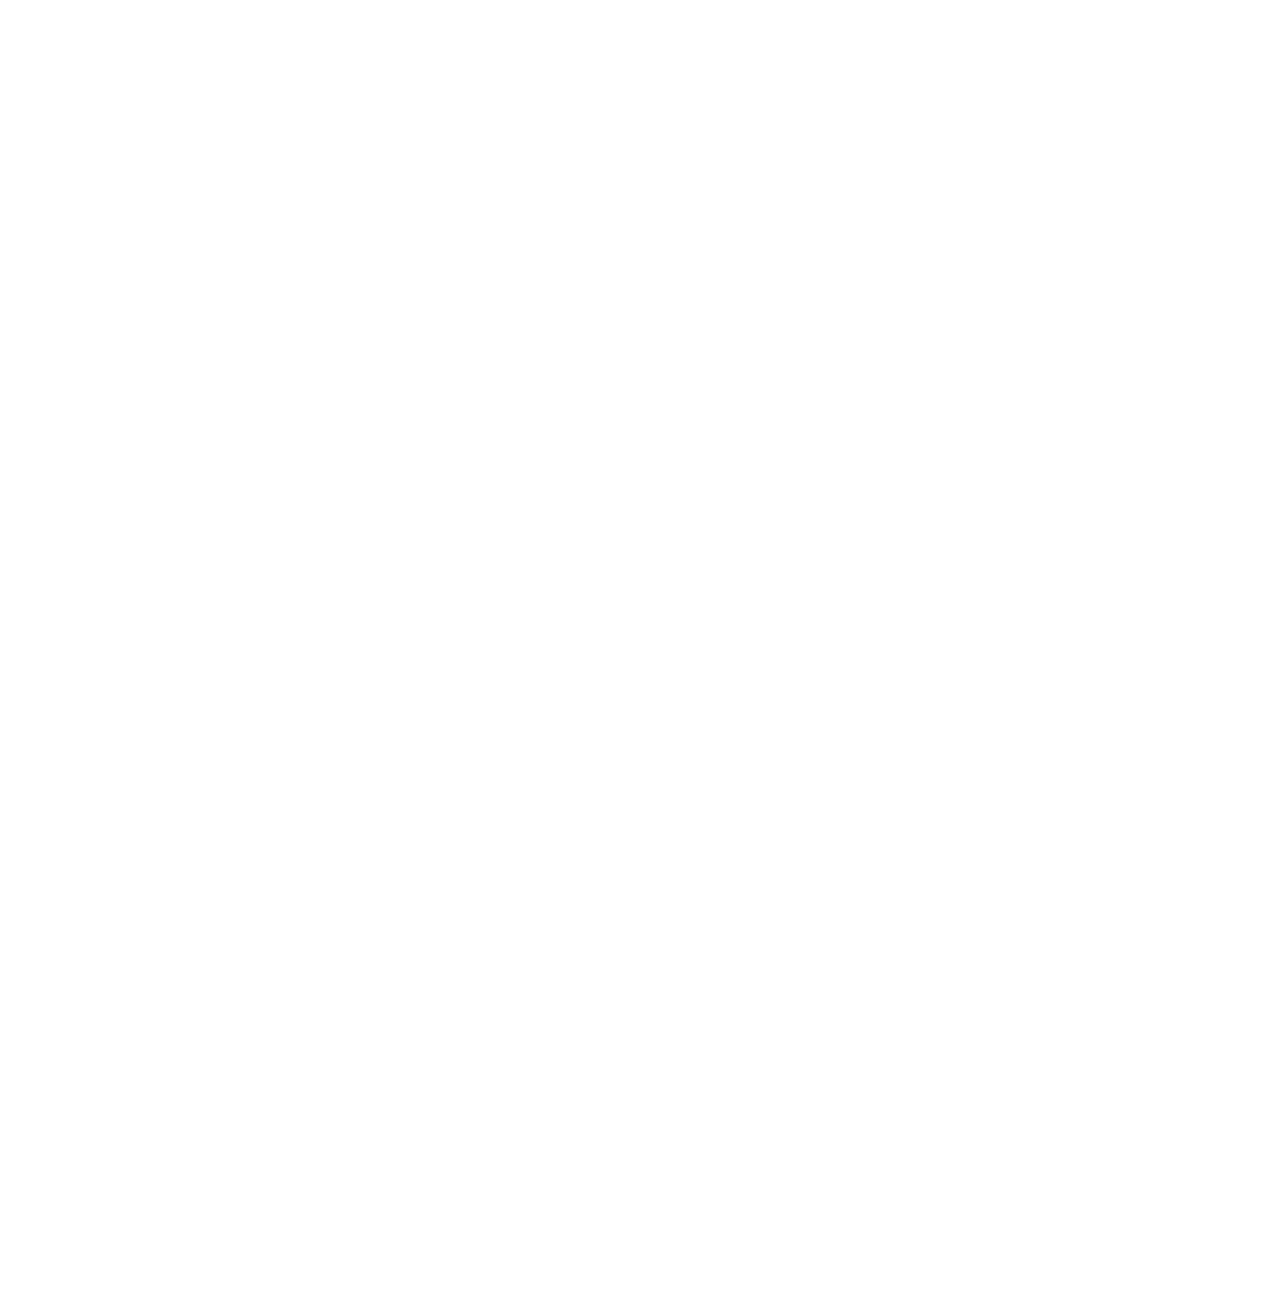
==== commit 1aa22620: "Add files via upload" ====
--- a/index.html
+++ b/index.html
@@ -186,5 +186,6 @@
 		
 		<script src="js/fullpage.js"></script>
 		<script src="js/index.js"></script>
+		
 	</body>
 </html>
--- a/css/fullpage.css
+++ b/css/fullpage.css
@@ -236,4 +236,4 @@
     clip: rect(0, 0, 0, 0);
     white-space: nowrap;
     border: 0;
-}+}
--- a/css/header.css
+++ b/css/header.css
@@ -39,6 +39,7 @@
   border-radius: 1.5rem;
   text-transform: capitalize;
   transition: background 0.3s linear;
+  
 }
 
 .header_nav_btn:hover {
--- a/css/section.css
+++ b/css/section.css
@@ -38,7 +38,7 @@
   text-align: center;
   text-transform: capitalize;
   color: var(--primary-color);
-  animation: slideInFromTop 1.5s ease-out;
+  animation: slideInFromTop 1.0s ease-out;
  
 }
 
@@ -77,12 +77,12 @@
 }
 
 .section_action_btn {
-  font-size: 1.5rem;
+  font-size: 1.3rem;
   font-weight: 500;
   padding: 0.5rem;
   border-radius: 2rem;
   flex-basis: 80%;
-  margin-bottom: -3rem;
+  margin-bottom: 0rem;
   text-transform: capitalize;
 }
 
@@ -131,7 +131,7 @@
 @keyframes slideInFromTop {
   0% {
     opacity: 0;
-    transform: translateY(-100%);
+    transform: translateY(50%);
   }
 
   100% {
--- a/css/footer.css
+++ b/css/footer.css
@@ -11,7 +11,8 @@
   display: flex;
   justify-content: center;
   flex-wrap: wrap;
- 
+ font-size: 150%;
+ opacity: 70%;
 }
 
 .footer ul li {
@@ -31,5 +32,7 @@
   text-align: center;
   color: white;
   width: 10;
+  line-height: 170%;
+  opacity: 90%;
 }
 
--- a/css/responsive.css
+++ b/css/responsive.css
@@ -6,7 +6,7 @@
 @media screen and (min-width: 600px) {
 	.section_action_btn {
 		max-width: 30rem;
-		padding: 1.5rem;
+		padding: 1rem;
 		flex-basis: 40%;
 	}
 
